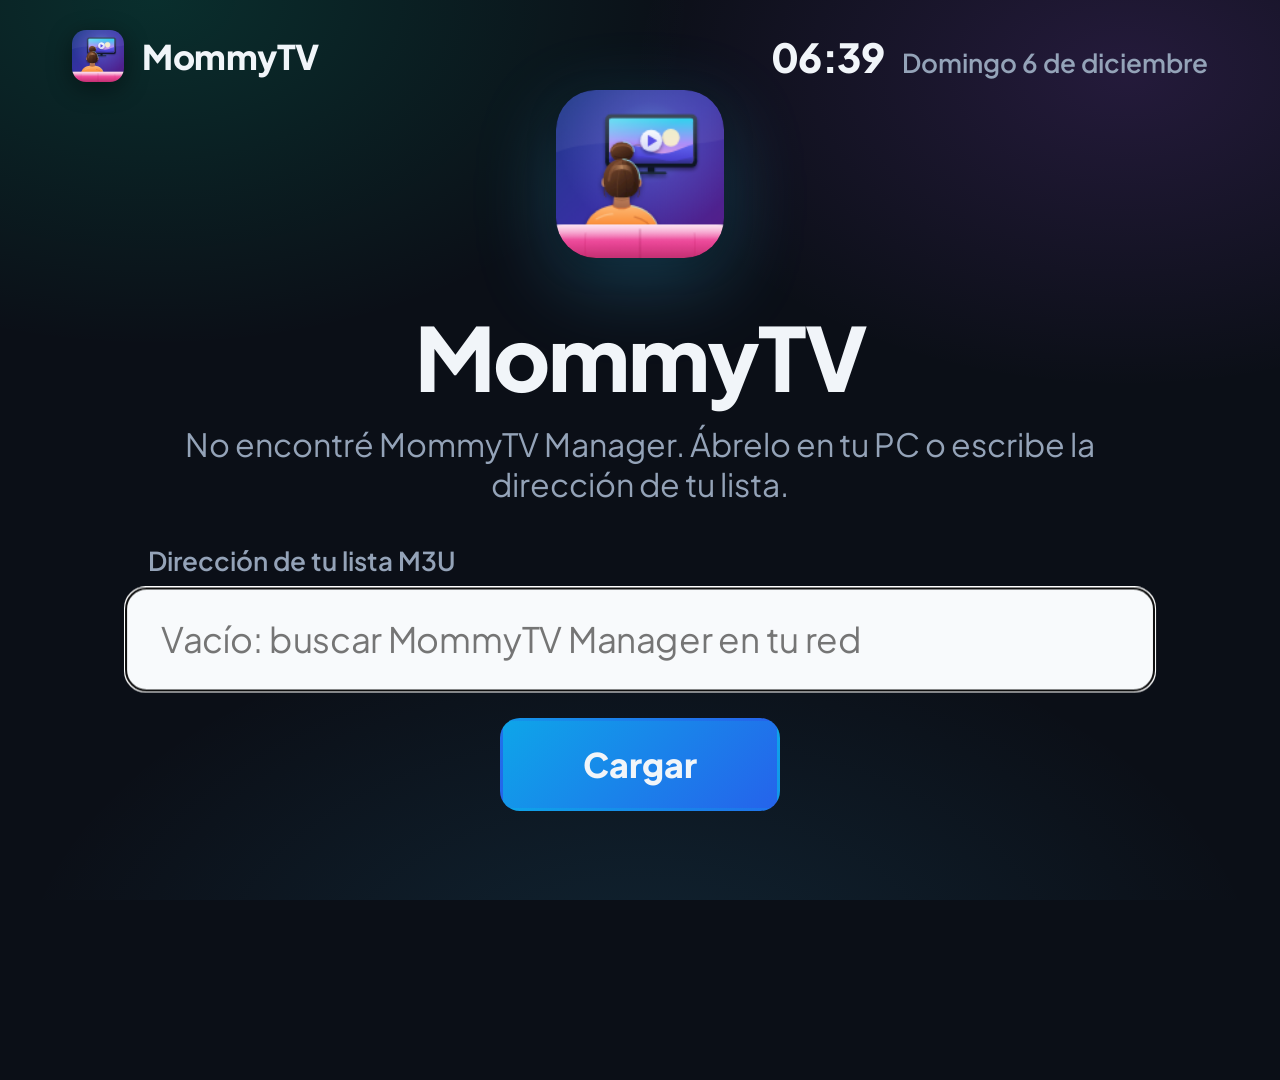
==== index.html @ 1a88fe92 "MommyTV 0.1.0: webOS M3U player and local manager - Player for LG webOS 4.x (ES5, Chromium 53) with " ====
<!DOCTYPE html>
<html lang="es">
<head>
  <meta charset="utf-8">
  <title>MommyTV</title>
  <link rel="stylesheet" href="css/app.css">
</head>
<body>
  <div id="aurora"></div>

  <header id="topbar">
    <div class="brand"><img src="img/icon_80x80.png" alt=""><span>MommyTV</span></div>
    <div id="hint" class="hint hidden"><span class="key">OK</span>Mantén pulsado<svg viewBox="0 0 24 24"><path fill="#facc15" d="M12 2.8l2.8 5.9 6.4.8-4.7 4.4 1.2 6.4L12 17.2l-5.7 3.1 1.2-6.4L2.8 9.5l6.4-.8z"/></svg>Favorito</div>
    <div class="clock"><span id="time"></span><span id="date"></span></div>
  </header>

  <section id="setup" class="view">
    <div class="setup-card">
      <img class="setup-logo" src="img/icon_130x130.png" alt="">
      <h1>MommyTV</h1>
      <div class="status"><span id="setup-spin" class="spinner small hidden"></span><span id="setup-msg"></span></div>
      <label for="url">Dirección de tu lista M3U</label>
      <input id="url" type="url" spellcheck="false" placeholder="Vacío: buscar MommyTV Manager en tu red">
      <button id="load" type="button">Cargar</button>
    </div>
  </section>

  <section id="browser" class="view hidden">
    <ul id="groups" class="rail"></ul>
    <div class="main">
      <div class="hero">
        <div class="tile hero-tile" id="hero-tile"></div>
        <div class="hero-text">
          <div class="meta"><span class="live" id="hero-live"><i></i>EN VIVO</span><span id="hero-group"></span><span id="hero-q" class="chip"></span></div>
          <h2 id="hero-name"></h2>
          <input id="search" class="hidden" type="text" spellcheck="false" autocomplete="off" placeholder="Nombre del canal">
        </div>
      </div>
      <ul id="channels" class="list"></ul>
    </div>
  </section>

  <section id="player" class="view hidden">
    <video id="video" autoplay></video>
    <span id="play-spin" class="spinner hidden"></span>
    <div id="diag" class="hidden"></div>
    <div id="banner" class="hidden">
      <div class="tile banner-tile" id="banner-tile"></div>
      <div class="banner-num" id="banner-num"></div>
      <div class="banner-text">
        <div class="meta"><span class="live"><i></i>EN VIVO</span><span id="banner-group"></span><span id="banner-q" class="chip"></span><span class="hint-mini">Mantén OK: Favorito</span></div>
        <div class="banner-name" id="banner-name"></div>
      </div>
      <div class="banner-time" id="banner-time"></div>
    </div>
  </section>

  <div id="osd" class="hidden"></div>

  <script src="js/webOSTV.js"></script>
  <script src="js/m3u.js"></script>
  <script src="js/app.js"></script>
</body>
</html>
---- css/app.css ----
/* Chromium 53 (webOS 4.x): flexbox and custom properties only; no grid, no flex gap, no backdrop-filter. */
@font-face { font-family: 'Jakarta'; font-weight: 400; src: url(../fonts/plus-jakarta-sans-400-latin.woff2) format('woff2'); unicode-range: U+0000-00FF, U+0131, U+0152-0153, U+02BB-02BC, U+02C6, U+02DA, U+02DC, U+2000-206F, U+2074, U+20AC, U+2122, U+2191, U+2193, U+2212, U+2215, U+FEFF, U+FFFD; }
@font-face { font-family: 'Jakarta'; font-weight: 400; src: url(../fonts/plus-jakarta-sans-400-latin-ext.woff2) format('woff2'); unicode-range: U+0100-02BA, U+02BD-02C5, U+02C7-02CC, U+02CE-02D7, U+02DD-02FF, U+1E00-1EFF, U+2020, U+20A0-20AB, U+20AD-20C0, U+2113, U+2C60-2C7F, U+A720-A7FF; }
@font-face { font-family: 'Jakarta'; font-weight: 600; src: url(../fonts/plus-jakarta-sans-600-latin.woff2) format('woff2'); unicode-range: U+0000-00FF, U+0131, U+0152-0153, U+02BB-02BC, U+02C6, U+02DA, U+02DC, U+2000-206F, U+2074, U+20AC, U+2122, U+2191, U+2193, U+2212, U+2215, U+FEFF, U+FFFD; }
@font-face { font-family: 'Jakarta'; font-weight: 600; src: url(../fonts/plus-jakarta-sans-600-latin-ext.woff2) format('woff2'); unicode-range: U+0100-02BA, U+02BD-02C5, U+02C7-02CC, U+02CE-02D7, U+02DD-02FF, U+1E00-1EFF, U+2020, U+20A0-20AB, U+20AD-20C0, U+2113, U+2C60-2C7F, U+A720-A7FF; }
@font-face { font-family: 'Jakarta'; font-weight: 800; src: url(../fonts/plus-jakarta-sans-800-latin.woff2) format('woff2'); unicode-range: U+0000-00FF, U+0131, U+0152-0153, U+02BB-02BC, U+02C6, U+02DA, U+02DC, U+2000-206F, U+2074, U+20AC, U+2122, U+2191, U+2193, U+2212, U+2215, U+FEFF, U+FFFD; }
@font-face { font-family: 'Jakarta'; font-weight: 800; src: url(../fonts/plus-jakarta-sans-800-latin-ext.woff2) format('woff2'); unicode-range: U+0100-02BA, U+02BD-02C5, U+02C7-02CC, U+02CE-02D7, U+02DD-02FF, U+1E00-1EFF, U+2020, U+20A0-20AB, U+20AD-20C0, U+2113, U+2C60-2C7F, U+A720-A7FF; }

:root {
  --bg: #0b0f17;
  --panel: rgba(22, 30, 44, 0.72);
  --line: rgba(148, 163, 184, 0.16);
  --fg: #f1f5f9;
  --muted: #94a3b8;
  --focus-bg: #f8fafc;
  --focus-fg: #0b0f17;
  --sky: #38bdf8;
  --teal: #00d2a0;
  --violet: #a855f7;
  --live: #f43f5e;
  --ease: cubic-bezier(0.16, 1, 0.3, 1);
}

html, body {
  margin: 0;
  width: 1920px;
  height: 1080px;
  overflow: hidden;
  background: var(--bg);
  color: var(--fg);
  font-family: 'Jakarta', sans-serif;
  font-size: 30px;
  -webkit-font-smoothing: antialiased;
}
ul { list-style: none; margin: 0; padding: 0; }
.hidden { display: none !important; }
.view { position: absolute; top: 0; left: 0; right: 0; bottom: 0; }

#aurora {
  position: absolute; top: 0; left: 0; right: 0; bottom: 0;
  background-image:
    radial-gradient(ellipse 60% 55% at 12% 0%, rgba(0, 210, 160, 0.16) 0%, transparent 70%),
    radial-gradient(ellipse 55% 50% at 88% 8%, rgba(168, 85, 247, 0.16) 0%, transparent 70%),
    radial-gradient(ellipse 70% 60% at 50% 110%, rgba(56, 189, 248, 0.12) 0%, transparent 70%);
}

/* ---------- top bar ---------- */
#topbar {
  position: absolute; top: 0; left: 0; right: 0; height: 112px;
  display: flex; align-items: center; justify-content: space-between;
  padding: 0 72px; z-index: 2;
}
.brand { display: flex; align-items: center; font-weight: 800; font-size: 34px; letter-spacing: -0.5px; }
.brand img { width: 52px; height: 52px; border-radius: 14px; margin-right: 18px; box-shadow: 0 6px 24px rgba(0, 0, 0, 0.45); }
.clock { display: flex; align-items: baseline; }
#time { font-weight: 800; font-size: 40px; letter-spacing: -0.5px; }
#date { margin-left: 18px; color: var(--muted); font-size: 26px; font-weight: 600; }

/* ---------- setup ---------- */
#setup { display: flex; align-items: center; justify-content: center; }
.setup-card { width: 1000px; text-align: center; }
.setup-logo { width: 168px; height: 168px; border-radius: 40px; box-shadow: 0 24px 80px rgba(56, 189, 248, 0.28), 0 8px 24px rgba(0, 0, 0, 0.5); }
.setup-card h1 { font-size: 88px; font-weight: 800; letter-spacing: -2px; margin: 36px 0 12px; }
.status { min-height: 56px; display: flex; align-items: center; justify-content: center; color: var(--muted); font-size: 32px; margin-bottom: 40px; }
.status .spinner { margin-right: 18px; }
.setup-card label { display: block; text-align: left; color: var(--muted); font-size: 26px; font-weight: 600; margin: 0 0 12px 8px; }
#url, #load {
  display: block; box-sizing: border-box; width: 100%;
  font: inherit; font-size: 34px; color: var(--fg);
  padding: 26px 32px; border-radius: 20px;
  border: 3px solid var(--line); background: var(--panel);
  transition: transform 0.25s var(--ease), background-color 0.2s, border-color 0.2s;
}
#load { width: auto; margin: 28px auto 0; padding: 22px 80px; font-weight: 800; background: linear-gradient(135deg, #0ea5e9, #2563eb); border-color: transparent; }
#url.focus, #load.focus { transform: scale(1.03); border-color: var(--focus-bg); }
#url.focus { background: var(--focus-bg); color: var(--focus-fg); }
#load.focus { box-shadow: 0 12px 40px rgba(14, 165, 233, 0.45); }

/* ---------- browser ---------- */
#browser { display: flex; padding: 132px 72px 48px; box-sizing: border-box; }
.rail { width: 460px; margin-right: 56px; flex: none; }
.rail li {
  position: relative; display: flex; align-items: center;
  height: 68px; padding: 0 28px; margin-bottom: 12px; border-radius: 18px;
  font-size: 30px; font-weight: 600; color: #cbd5e1;
  transition: transform 0.25s var(--ease), background-color 0.2s, color 0.2s;
}
.rail li .count { margin-left: auto; padding-left: 16px; color: var(--muted); font-weight: 600; font-size: 26px; }
.rail li.current { background: var(--panel); color: var(--fg); }
.rail li.current:before { content: ''; position: absolute; left: 0; top: 18px; bottom: 18px; width: 6px; border-radius: 3px; background: linear-gradient(180deg, var(--teal), var(--sky)); }
.rail li.focus { background: var(--focus-bg); color: var(--focus-fg); transform: scale(1.04); box-shadow: 0 14px 40px rgba(0, 0, 0, 0.45); }
.rail li.focus .count { color: #475569; }

.main { flex: 1; min-width: 0; display: flex; flex-direction: column; }
.hero {
  display: flex; align-items: center; height: 232px; padding: 0 40px; margin-bottom: 32px;
  border-radius: 28px; border: 2px solid var(--line);
  background: linear-gradient(120deg, rgba(14, 165, 233, 0.16), rgba(168, 85, 247, 0.12) 60%, rgba(22, 30, 44, 0.6));
}
.hero-text { margin-left: 40px; min-width: 0; flex: 1; }
.hero h2 { margin: 14px 0 0; font-size: 60px; font-weight: 800; letter-spacing: -1px; white-space: nowrap; overflow: hidden; text-overflow: ellipsis; }

.meta { display: flex; align-items: center; color: var(--muted); font-size: 24px; font-weight: 600; }
.meta > span { margin-right: 20px; }
.live { display: flex; align-items: center; color: #fecdd3; font-weight: 800; letter-spacing: 1px; font-size: 22px; }
.live i { width: 12px; height: 12px; border-radius: 6px; background: var(--live); margin-right: 10px; box-shadow: 0 0 12px var(--live); animation: pulse 2s ease-in-out infinite; }
.chip { padding: 4px 14px; border-radius: 10px; border: 2px solid rgba(56, 189, 248, 0.5); color: #bae6fd; font-weight: 800; font-size: 20px; letter-spacing: 0.5px; }
.chip:empty { display: none; }

.tile {
  flex: none; display: flex; align-items: center; justify-content: center; overflow: hidden;
  background: linear-gradient(145deg, #1e293b, #0f172a); border: 2px solid var(--line);
  color: var(--fg); font-weight: 800;
}
.tile img { max-width: 82%; max-height: 74%; object-fit: contain; }
.hero-tile { width: 304px; height: 172px; border-radius: 24px; font-size: 72px; box-shadow: 0 16px 48px rgba(0, 0, 0, 0.45); }

.list li {
  display: flex; align-items: center;
  height: 84px; padding: 0 28px; margin-bottom: 12px; border-radius: 20px;
  transition: transform 0.25s var(--ease), background-color 0.2s, color 0.2s, box-shadow 0.25s;
}
.list .tile { width: 112px; height: 64px; border-radius: 14px; font-size: 28px; margin-right: 28px; }
.list .num { width: 64px; flex: none; color: var(--muted); font-weight: 600; font-size: 26px; }
.list .name { flex: 1; min-width: 0; font-size: 32px; font-weight: 600; white-space: nowrap; overflow: hidden; text-overflow: ellipsis; }
.list .chip { margin-left: 20px; }
.list li.current { background: var(--panel); }
.list li.focus { background: var(--focus-bg); color: var(--focus-fg); transform: scale(1.02); box-shadow: 0 16px 48px rgba(0, 0, 0, 0.5), 0 0 0 4px rgba(56, 189, 248, 0.35); }
.list li.focus .num { color: #475569; }
.list li.focus .chip { color: #0369a1; border-color: #7dd3fc; }
.list li.focus .tile { border-color: transparent; }

/* ---------- player ---------- */
#player { background: #000; }
#video { width: 100%; height: 100%; }
#play-spin { position: absolute; left: 50%; top: 50%; margin: -48px 0 0 -48px; }
#banner {
  position: absolute; left: 0; right: 0; bottom: 0; height: 300px;
  display: flex; align-items: flex-end; padding: 0 72px 64px; box-sizing: border-box;
  background: linear-gradient(180deg, transparent, rgba(2, 6, 23, 0.82) 55%, rgba(2, 6, 23, 0.95));
  animation: rise 0.45s var(--ease);
}
.banner-tile { width: 216px; height: 122px; border-radius: 20px; font-size: 52px; }
.banner-num { margin: 0 32px 0 40px; font-size: 76px; font-weight: 800; color: var(--sky); letter-spacing: -2px; line-height: 1; padding-bottom: 6px; }
.banner-text { flex: 1; min-width: 0; padding-bottom: 8px; }
.banner-name { margin-top: 10px; font-size: 56px; font-weight: 800; letter-spacing: -1px; white-space: nowrap; overflow: hidden; text-overflow: ellipsis; }
.banner-time { font-size: 40px; font-weight: 800; padding-bottom: 12px; margin-left: 40px; }

/* ---------- shared ---------- */
.spinner {
  display: inline-block; width: 96px; height: 96px; box-sizing: border-box; border-radius: 50%;
  border: 8px solid rgba(255, 255, 255, 0.14); border-top-color: var(--sky);
  animation: spin 0.9s linear infinite;
}
.spinner.small { width: 40px; height: 40px; border-width: 5px; }
#osd {
  position: absolute; left: 50%; bottom: 72px; max-width: 1400px; z-index: 5;
  -webkit-transform: translateX(-50%); transform: translateX(-50%);
  padding: 24px 40px; border-radius: 20px; font-size: 32px; font-weight: 600;
  background: rgba(15, 23, 42, 0.94); border: 2px solid var(--line);
  box-shadow: 0 20px 60px rgba(0, 0, 0, 0.55);
}
@keyframes spin { to { transform: rotate(360deg); } }
@keyframes pulse { 0%, 100% { opacity: 1; } 50% { opacity: 0.35; } }
@keyframes rise { from { opacity: 0; transform: translateY(40px); } to { opacity: 1; transform: none; } }

/* ---------- search, favourites, icons ---------- */
.icon { display: inline-block; width: 30px; height: 30px; flex: none; margin-right: 18px; }
.icon svg { width: 100%; height: 100%; display: block; }
.icon.gold { color: #facc15; }
.icon.big { width: 96px; height: 96px; margin: 0; color: var(--sky); }
.icon.big.gold { color: #facc15; }
.rail .label { flex: 1; min-width: 0; white-space: nowrap; overflow: hidden; text-overflow: ellipsis; }
.list .star { width: 28px; height: 28px; margin: 0 0 0 16px; }
#search {
  display: block; box-sizing: border-box; width: 100%; margin-top: 14px;
  font: inherit; font-size: 44px; font-weight: 800; color: var(--fg);
  padding: 12px 24px; border-radius: 16px; border: 3px solid var(--line); background: rgba(2, 6, 23, 0.5);
  transition: background-color 0.2s, border-color 0.2s;
}
#search.focus { border-color: var(--focus-bg); background: var(--focus-bg); color: var(--focus-fg); }

/* ---------- diagnostic panel (blue key) ---------- */
#diag {
  position: absolute; top: 48px; left: 48px; z-index: 4; min-width: 520px;
  padding: 24px 32px; border-radius: 20px; font-size: 26px; line-height: 1.55;
  background: rgba(2, 6, 23, 0.86); border: 2px solid rgba(56, 189, 248, 0.45);
}
#diag b { color: var(--sky); font-weight: 800; }
#diag .bad { color: #fda4af; }

/* ---------- favourite hint ---------- */
.hint { display: flex; align-items: center; color: var(--muted); font-size: 24px; font-weight: 600; }
.hint .key { padding: 4px 12px; margin-right: 12px; border-radius: 10px; border: 2px solid rgba(148, 163, 184, 0.45); color: var(--fg); font-weight: 800; font-size: 20px; }
.hint svg { width: 26px; height: 26px; margin: 0 8px 0 14px; }
.hint-mini { margin-left: auto; color: var(--muted); font-size: 22px; }
.list .count { margin-left: auto; padding-left: 16px; color: var(--muted); font-size: 24px; font-weight: 600; }
.list li.focus .count { color: #475569; }
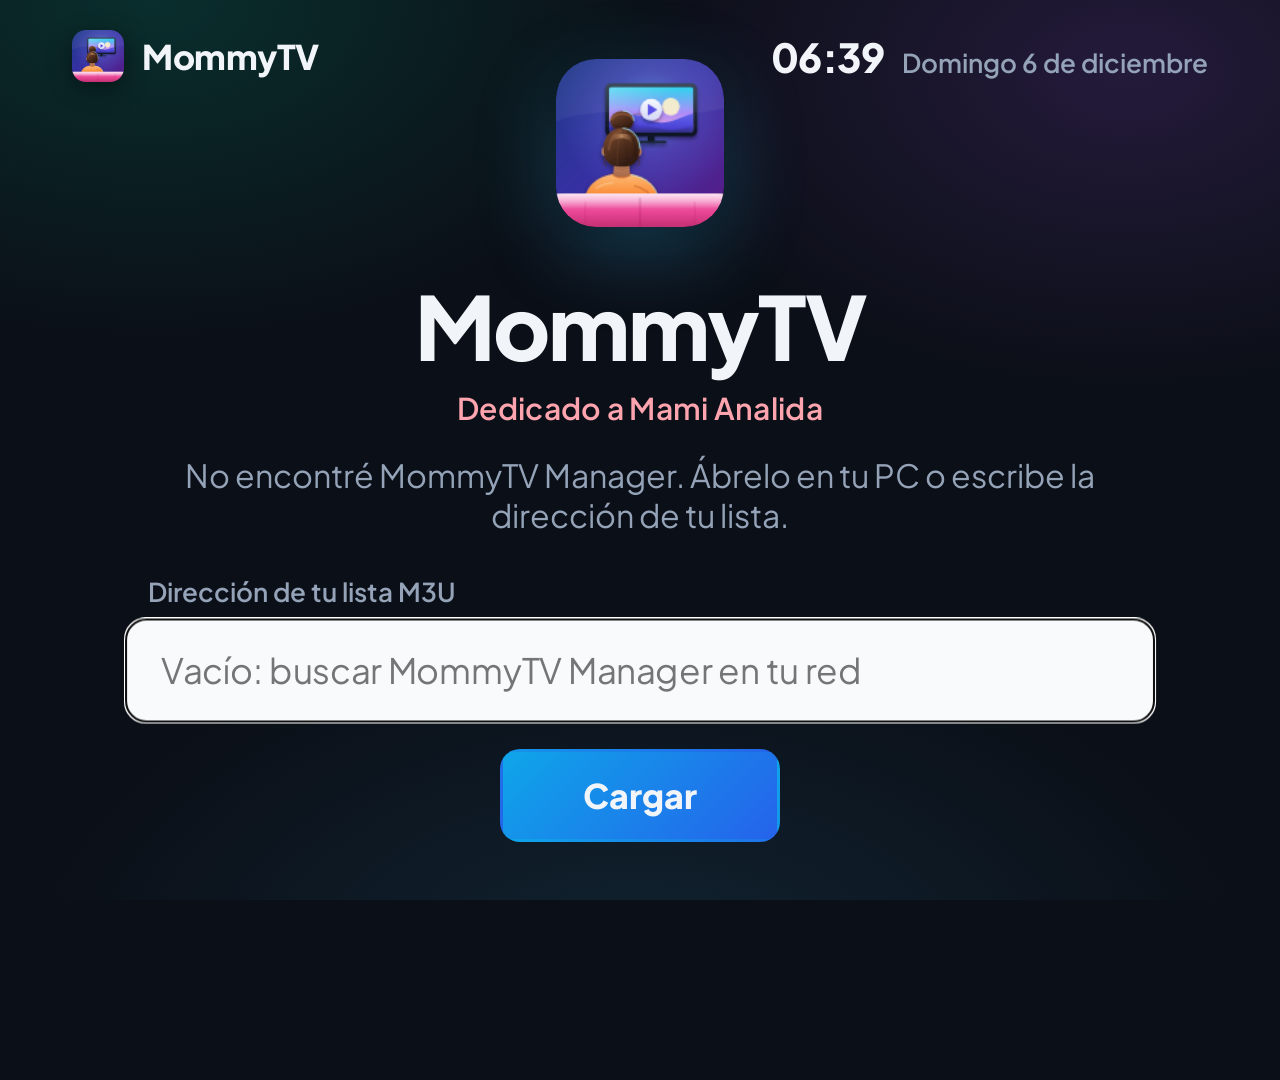
==== commit 04002d49: "About screen: dedicated to Mami Analida, GPL-3.0-or-later, third-party licenses" ====
--- a/index.html
+++ b/index.html
@@ -18,6 +18,7 @@
     <div class="setup-card">
       <img class="setup-logo" src="img/icon_130x130.png" alt="">
       <h1>MommyTV</h1>
+      <p class="dedication-line">Dedicado a Mami Analida</p>
       <div class="status"><span id="setup-spin" class="spinner small hidden"></span><span id="setup-msg"></span></div>
       <label for="url">Dirección de tu lista M3U</label>
       <input id="url" type="url" spellcheck="false" placeholder="Vacío: buscar MommyTV Manager en tu red">
@@ -57,8 +58,18 @@
 
   <div id="osd" class="hidden"></div>
 
+  <div id="pin" class="hidden">
+    <div class="pin-card">
+      <svg class="pin-lock" viewBox="0 0 24 24" fill="none" stroke="currentColor" stroke-width="2.2" stroke-linecap="round"><rect x="5" y="11" width="14" height="10" rx="2.5"/><path d="M8 11V8a4 4 0 0 1 8 0v3"/></svg>
+      <h3>Control parental</h3>
+      <p id="pin-msg"></p>
+      <div id="pin-dots"><i></i><i></i><i></i><i></i></div>
+    </div>
+  </div>
+
   <script src="js/webOSTV.js"></script>
   <script src="js/m3u.js"></script>
+  <script src="js/sha256.js"></script>
   <script src="js/app.js"></script>
 </body>
 </html>
--- a/css/app.css
+++ b/css/app.css
@@ -196,3 +196,19 @@
 .hint-mini { margin-left: auto; color: var(--muted); font-size: 22px; }
 .list .count { margin-left: auto; padding-left: 16px; color: var(--muted); font-size: 24px; font-weight: 600; }
 .list li.focus .count { color: #475569; }
+
+/* ---------- parental PIN ---------- */
+#pin { position: absolute; top: 0; left: 0; right: 0; bottom: 0; z-index: 10; display: flex; align-items: center; justify-content: center; background: rgba(2, 6, 23, 0.82); }
+.pin-card { width: 760px; padding: 56px; border-radius: 32px; text-align: center; background: linear-gradient(160deg, #1e293b, #0f172a); border: 2px solid var(--line); box-shadow: 0 30px 80px rgba(0, 0, 0, 0.6); }
+.pin-lock { width: 88px; height: 88px; color: var(--sky); }
+.pin-card h3 { margin: 20px 0 8px; font-size: 48px; font-weight: 800; }
+#pin-msg { margin: 0 0 36px; color: var(--muted); font-size: 28px; }
+#pin-dots { display: flex; justify-content: center; }
+#pin-dots i { width: 36px; height: 36px; margin: 0 16px; border-radius: 18px; border: 4px solid var(--muted); box-sizing: border-box; }
+#pin-dots i.on { background: var(--sky); border-color: var(--sky); }
+
+/* ---------- about ---------- */
+.icon.rose { color: #fb7185; }
+.list .dedication { font-weight: 800; color: #fecdd3; }
+.list li.focus .dedication { color: #be123c; }
+.dedication-line { margin: -4px 0 28px; color: #fda4af; font-size: 30px; font-weight: 600; letter-spacing: 0.3px; }
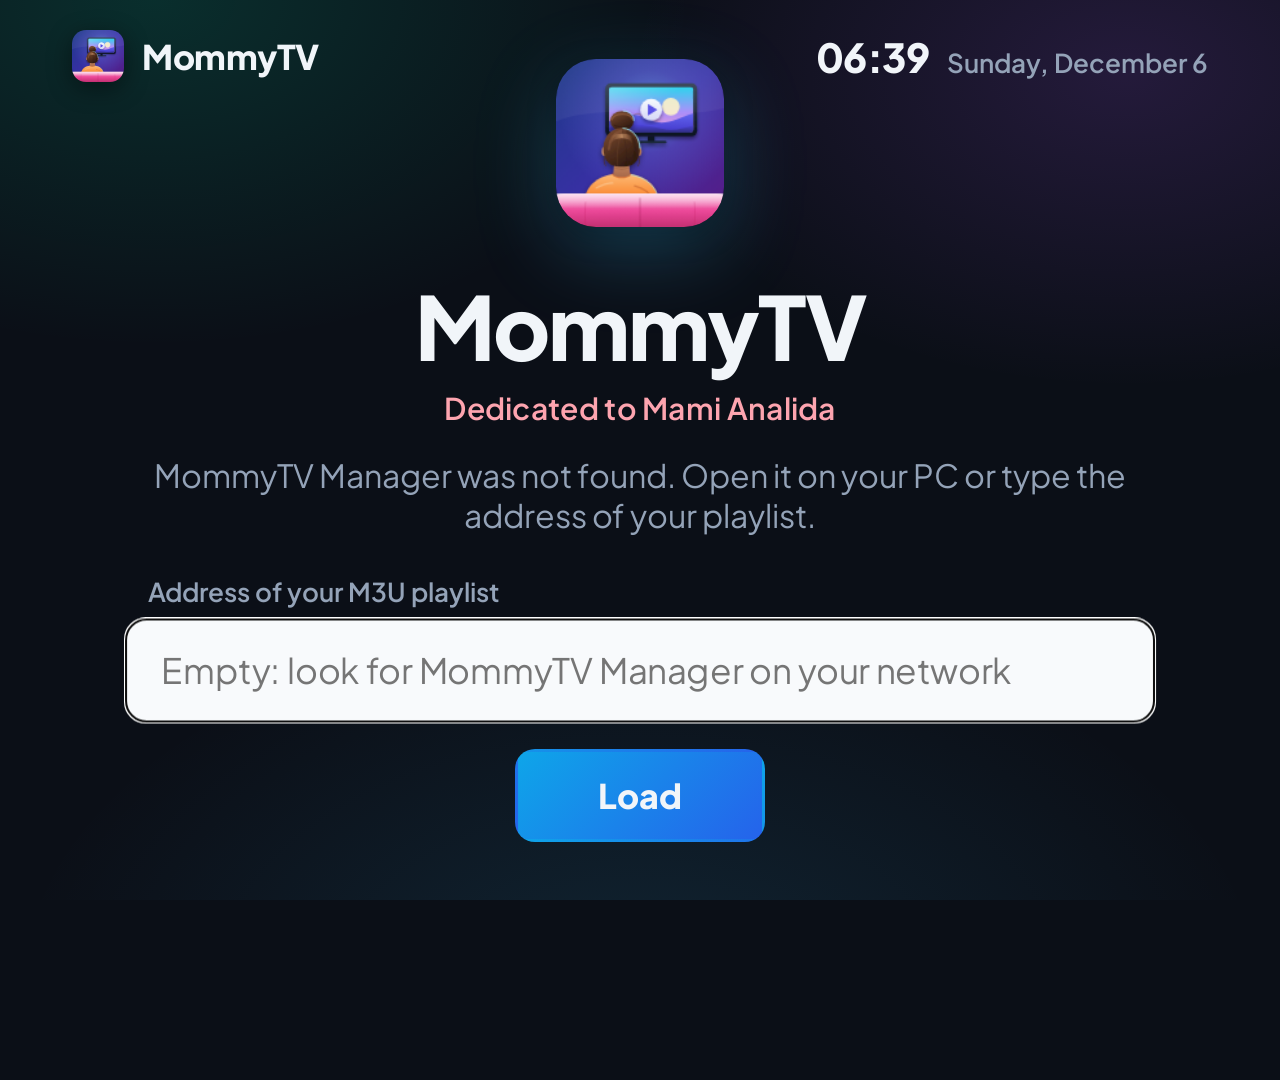
==== commit 4092a844: "Interface in the TV's system language (es, en, fr, de, it, pt, zh, ja) - js/i18n.js with every inter" ====
--- a/index.html
+++ b/index.html
@@ -10,7 +10,7 @@
 
   <header id="topbar">
     <div class="brand"><img src="img/icon_80x80.png" alt=""><span>MommyTV</span></div>
-    <div id="hint" class="hint hidden"><span class="key">OK</span>Mantén pulsado<svg viewBox="0 0 24 24"><path fill="#facc15" d="M12 2.8l2.8 5.9 6.4.8-4.7 4.4 1.2 6.4L12 17.2l-5.7 3.1 1.2-6.4L2.8 9.5l6.4-.8z"/></svg>Favorito</div>
+    <div id="hint" class="hint hidden"><span class="key">OK</span><span data-i18n="holdOk">Mantén pulsado</span><svg viewBox="0 0 24 24"><path fill="#facc15" d="M12 2.8l2.8 5.9 6.4.8-4.7 4.4 1.2 6.4L12 17.2l-5.7 3.1 1.2-6.4L2.8 9.5l6.4-.8z"/></svg><span data-i18n="favourite">Favorito</span></div>
     <div class="clock"><span id="time"></span><span id="date"></span></div>
   </header>
 
@@ -18,11 +18,11 @@
     <div class="setup-card">
       <img class="setup-logo" src="img/icon_130x130.png" alt="">
       <h1>MommyTV</h1>
-      <p class="dedication-line">Dedicado a Mami Analida</p>
+      <p class="dedication-line" data-i18n="dedication">Dedicado a Mami Analida</p>
       <div class="status"><span id="setup-spin" class="spinner small hidden"></span><span id="setup-msg"></span></div>
-      <label for="url">Dirección de tu lista M3U</label>
-      <input id="url" type="url" spellcheck="false" placeholder="Vacío: buscar MommyTV Manager en tu red">
-      <button id="load" type="button">Cargar</button>
+      <label for="url" data-i18n="urlLabel">Dirección de tu lista M3U</label>
+      <input id="url" type="url" spellcheck="false" placeholder="Vacío: buscar MommyTV Manager en tu red" data-i18n-placeholder="urlPlaceholder">
+      <button id="load" type="button" data-i18n="load">Cargar</button>
     </div>
   </section>
 
@@ -32,9 +32,9 @@
       <div class="hero">
         <div class="tile hero-tile" id="hero-tile"></div>
         <div class="hero-text">
-          <div class="meta"><span class="live" id="hero-live"><i></i>EN VIVO</span><span id="hero-group"></span><span id="hero-q" class="chip"></span></div>
+          <div class="meta"><span class="live" id="hero-live"><i></i><b data-i18n="live">EN VIVO</b></span><span id="hero-group"></span><span id="hero-q" class="chip"></span></div>
           <h2 id="hero-name"></h2>
-          <input id="search" class="hidden" type="text" spellcheck="false" autocomplete="off" placeholder="Nombre del canal">
+          <input id="search" class="hidden" type="text" spellcheck="false" autocomplete="off" placeholder="Nombre del canal" data-i18n-placeholder="searchPlaceholder">
         </div>
       </div>
       <ul id="channels" class="list"></ul>
@@ -49,7 +49,7 @@
       <div class="tile banner-tile" id="banner-tile"></div>
       <div class="banner-num" id="banner-num"></div>
       <div class="banner-text">
-        <div class="meta"><span class="live"><i></i>EN VIVO</span><span id="banner-group"></span><span id="banner-q" class="chip"></span><span class="hint-mini">Mantén OK: Favorito</span></div>
+        <div class="meta"><span class="live"><i></i><b data-i18n="live">EN VIVO</b></span><span id="banner-group"></span><span id="banner-q" class="chip"></span><span class="hint-mini" data-i18n="holdOkFav">Mantén OK: Favorito</span></div>
         <div class="banner-name" id="banner-name"></div>
       </div>
       <div class="banner-time" id="banner-time"></div>
@@ -61,7 +61,7 @@
   <div id="pin" class="hidden">
     <div class="pin-card">
       <svg class="pin-lock" viewBox="0 0 24 24" fill="none" stroke="currentColor" stroke-width="2.2" stroke-linecap="round"><rect x="5" y="11" width="14" height="10" rx="2.5"/><path d="M8 11V8a4 4 0 0 1 8 0v3"/></svg>
-      <h3>Control parental</h3>
+      <h3 data-i18n="parental">Control parental</h3>
       <p id="pin-msg"></p>
       <div id="pin-dots"><i></i><i></i><i></i><i></i></div>
     </div>
@@ -70,6 +70,7 @@
   <script src="js/webOSTV.js"></script>
   <script src="js/m3u.js"></script>
   <script src="js/sha256.js"></script>
+  <script src="js/i18n.js"></script>
   <script src="js/app.js"></script>
 </body>
 </html>
--- a/css/app.css
+++ b/css/app.css
@@ -212,3 +212,5 @@
 .list .dedication { font-weight: 800; color: #fecdd3; }
 .list li.focus .dedication { color: #be123c; }
 .dedication-line { margin: -4px 0 28px; color: #fda4af; font-size: 30px; font-weight: 600; letter-spacing: 0.3px; }
+
+.live b { font-weight: 800; }
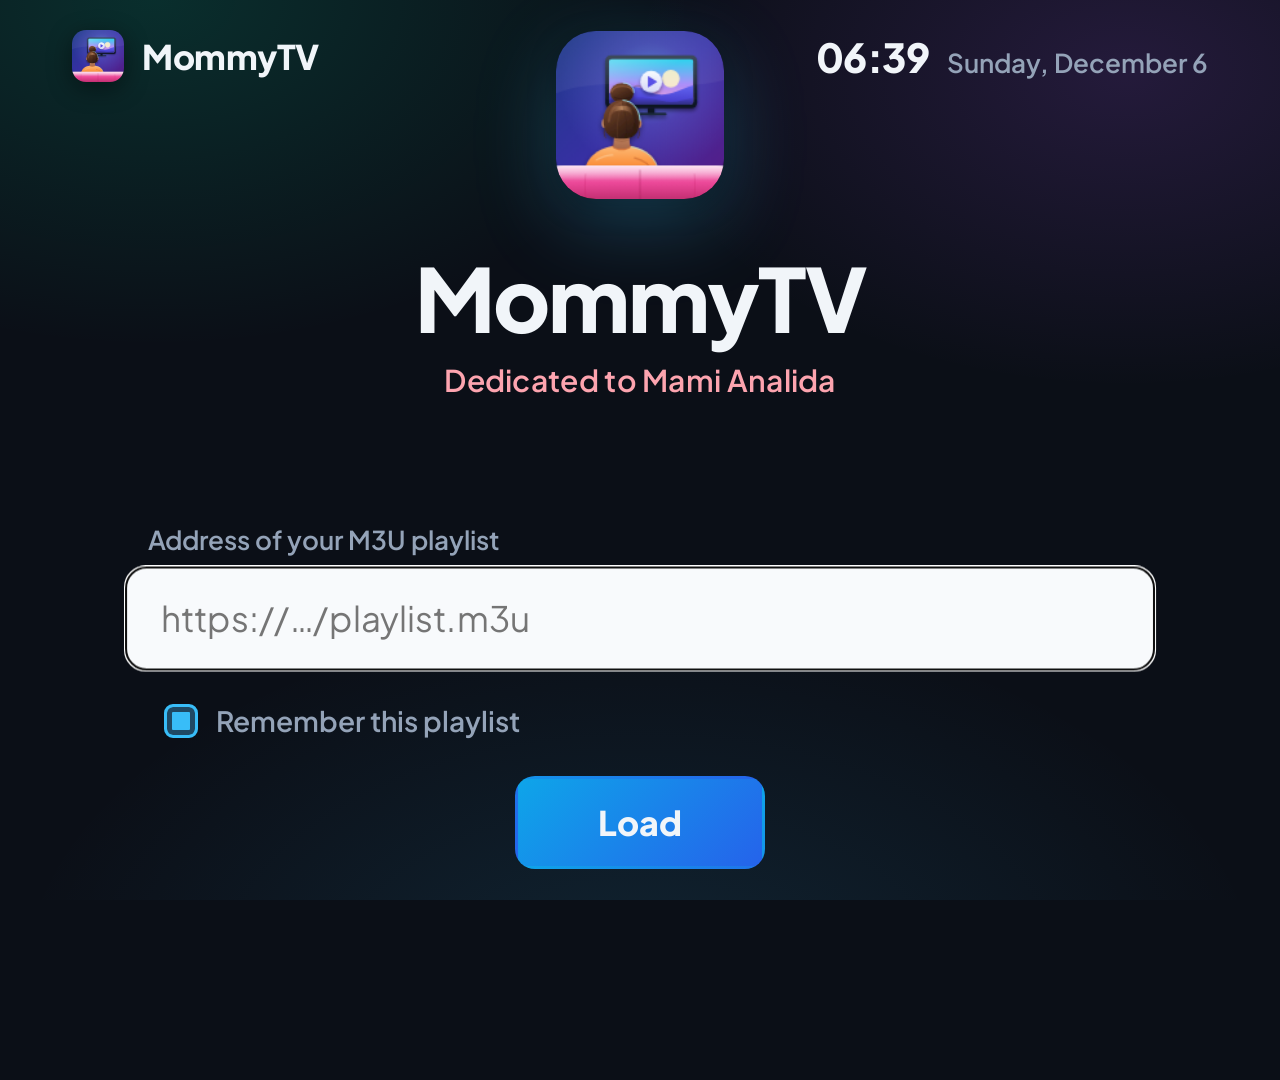
==== commit c8ca23fb: "Apps without the PC manager: the user's playlist, and LG's direct phone link - Start screen: the pla" ====
--- a/index.html
+++ b/index.html
@@ -21,7 +21,8 @@
       <p class="dedication-line" data-i18n="dedication">Dedicado a Mami Analida</p>
       <div class="status"><span id="setup-spin" class="spinner small hidden"></span><span id="setup-msg"></span></div>
       <label for="url" data-i18n="urlLabel">Dirección de tu lista M3U</label>
-      <input id="url" type="url" spellcheck="false" placeholder="Vacío: buscar MommyTV Manager en tu red" data-i18n-placeholder="urlPlaceholder">
+      <input id="url" type="url" spellcheck="false" placeholder="https://…/lista.m3u" data-i18n-placeholder="urlPlaceholder">
+      <div id="remember" class="check on"><span class="box"></span><span data-i18n="remember">Recordar esta lista</span></div>
       <button id="load" type="button" data-i18n="load">Cargar</button>
     </div>
   </section>
--- a/css/app.css
+++ b/css/app.css
@@ -75,6 +75,11 @@
 #url.focus, #load.focus { transform: scale(1.03); border-color: var(--focus-bg); }
 #url.focus { background: var(--focus-bg); color: var(--focus-fg); }
 #load.focus { box-shadow: 0 12px 40px rgba(14, 165, 233, 0.45); }
+.check { display: flex; align-items: center; margin: 24px 0 0 8px; padding: 10px 16px; border-radius: 14px; color: var(--muted); font-size: 28px; font-weight: 600; transition: background-color 0.2s; }
+.check .box { width: 34px; height: 34px; margin-right: 18px; border-radius: 9px; border: 3px solid var(--muted); box-sizing: border-box; }
+.check.on .box { background: var(--sky); border-color: var(--sky); box-shadow: inset 0 0 0 5px var(--panel); }
+.check.focus { background: var(--focus-bg); color: var(--focus-fg); }
+.check.focus .box { border-color: var(--focus-fg); }
 
 /* ---------- browser ---------- */
 #browser { display: flex; padding: 132px 72px 48px; box-sizing: border-box; }
@@ -113,6 +118,7 @@
   color: var(--fg); font-weight: 800;
 }
 .tile img { max-width: 82%; max-height: 74%; object-fit: contain; }
+.hero-tile img { max-width: 88%; max-height: 82%; } /* the selected logo fills more of its card */
 .hero-tile { width: 304px; height: 172px; border-radius: 24px; font-size: 72px; box-shadow: 0 16px 48px rgba(0, 0, 0, 0.45); }
 
 .list li {
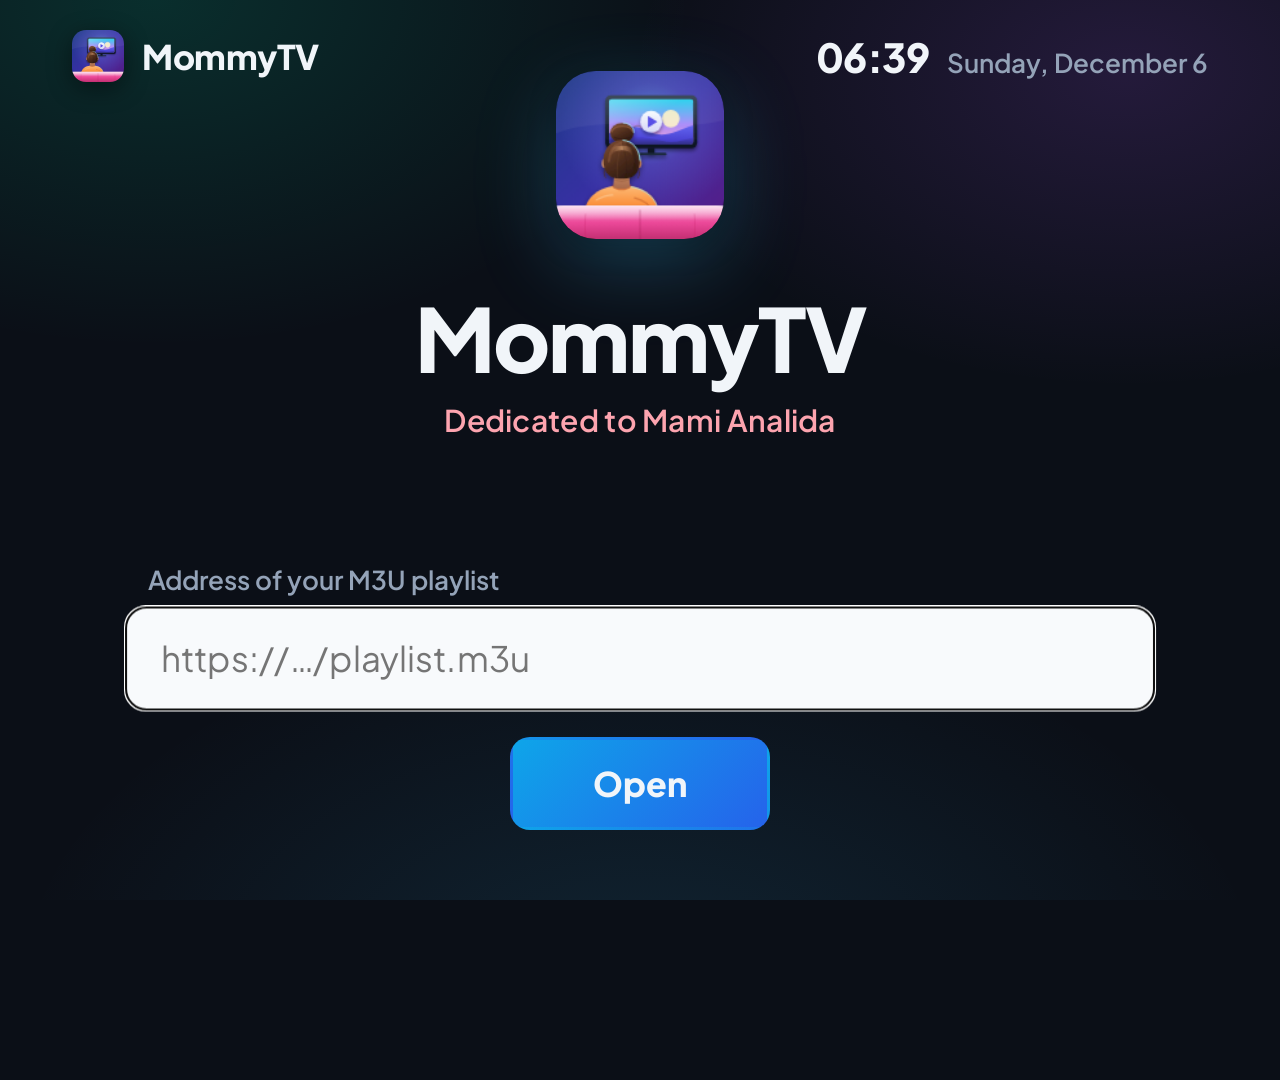
==== commit 2d69fa1c: "Start on "Open" instead of entering alone; country names; no "Remember" box - webOS and Android: a s" ====
--- a/index.html
+++ b/index.html
@@ -22,8 +22,7 @@
       <div class="status"><span id="setup-spin" class="spinner small hidden"></span><span id="setup-msg"></span></div>
       <label for="url" data-i18n="urlLabel">Dirección de tu lista M3U</label>
       <input id="url" type="url" spellcheck="false" placeholder="https://…/lista.m3u" data-i18n-placeholder="urlPlaceholder">
-      <div id="remember" class="check on"><span class="box"></span><span data-i18n="remember">Recordar esta lista</span></div>
-      <button id="load" type="button" data-i18n="load">Cargar</button>
+      <button id="load" type="button" data-i18n="load">Entrar</button>
     </div>
   </section>
 
@@ -72,6 +71,7 @@
   <script src="js/m3u.js"></script>
   <script src="js/sha256.js"></script>
   <script src="js/i18n.js"></script>
+  <script src="js/countries.js"></script>
   <script src="js/app.js"></script>
 </body>
 </html>
--- a/css/app.css
+++ b/css/app.css
@@ -75,11 +75,6 @@
 #url.focus, #load.focus { transform: scale(1.03); border-color: var(--focus-bg); }
 #url.focus { background: var(--focus-bg); color: var(--focus-fg); }
 #load.focus { box-shadow: 0 12px 40px rgba(14, 165, 233, 0.45); }
-.check { display: flex; align-items: center; margin: 24px 0 0 8px; padding: 10px 16px; border-radius: 14px; color: var(--muted); font-size: 28px; font-weight: 600; transition: background-color 0.2s; }
-.check .box { width: 34px; height: 34px; margin-right: 18px; border-radius: 9px; border: 3px solid var(--muted); box-sizing: border-box; }
-.check.on .box { background: var(--sky); border-color: var(--sky); box-shadow: inset 0 0 0 5px var(--panel); }
-.check.focus { background: var(--focus-bg); color: var(--focus-fg); }
-.check.focus .box { border-color: var(--focus-fg); }
 
 /* ---------- browser ---------- */
 #browser { display: flex; padding: 132px 72px 48px; box-sizing: border-box; }
